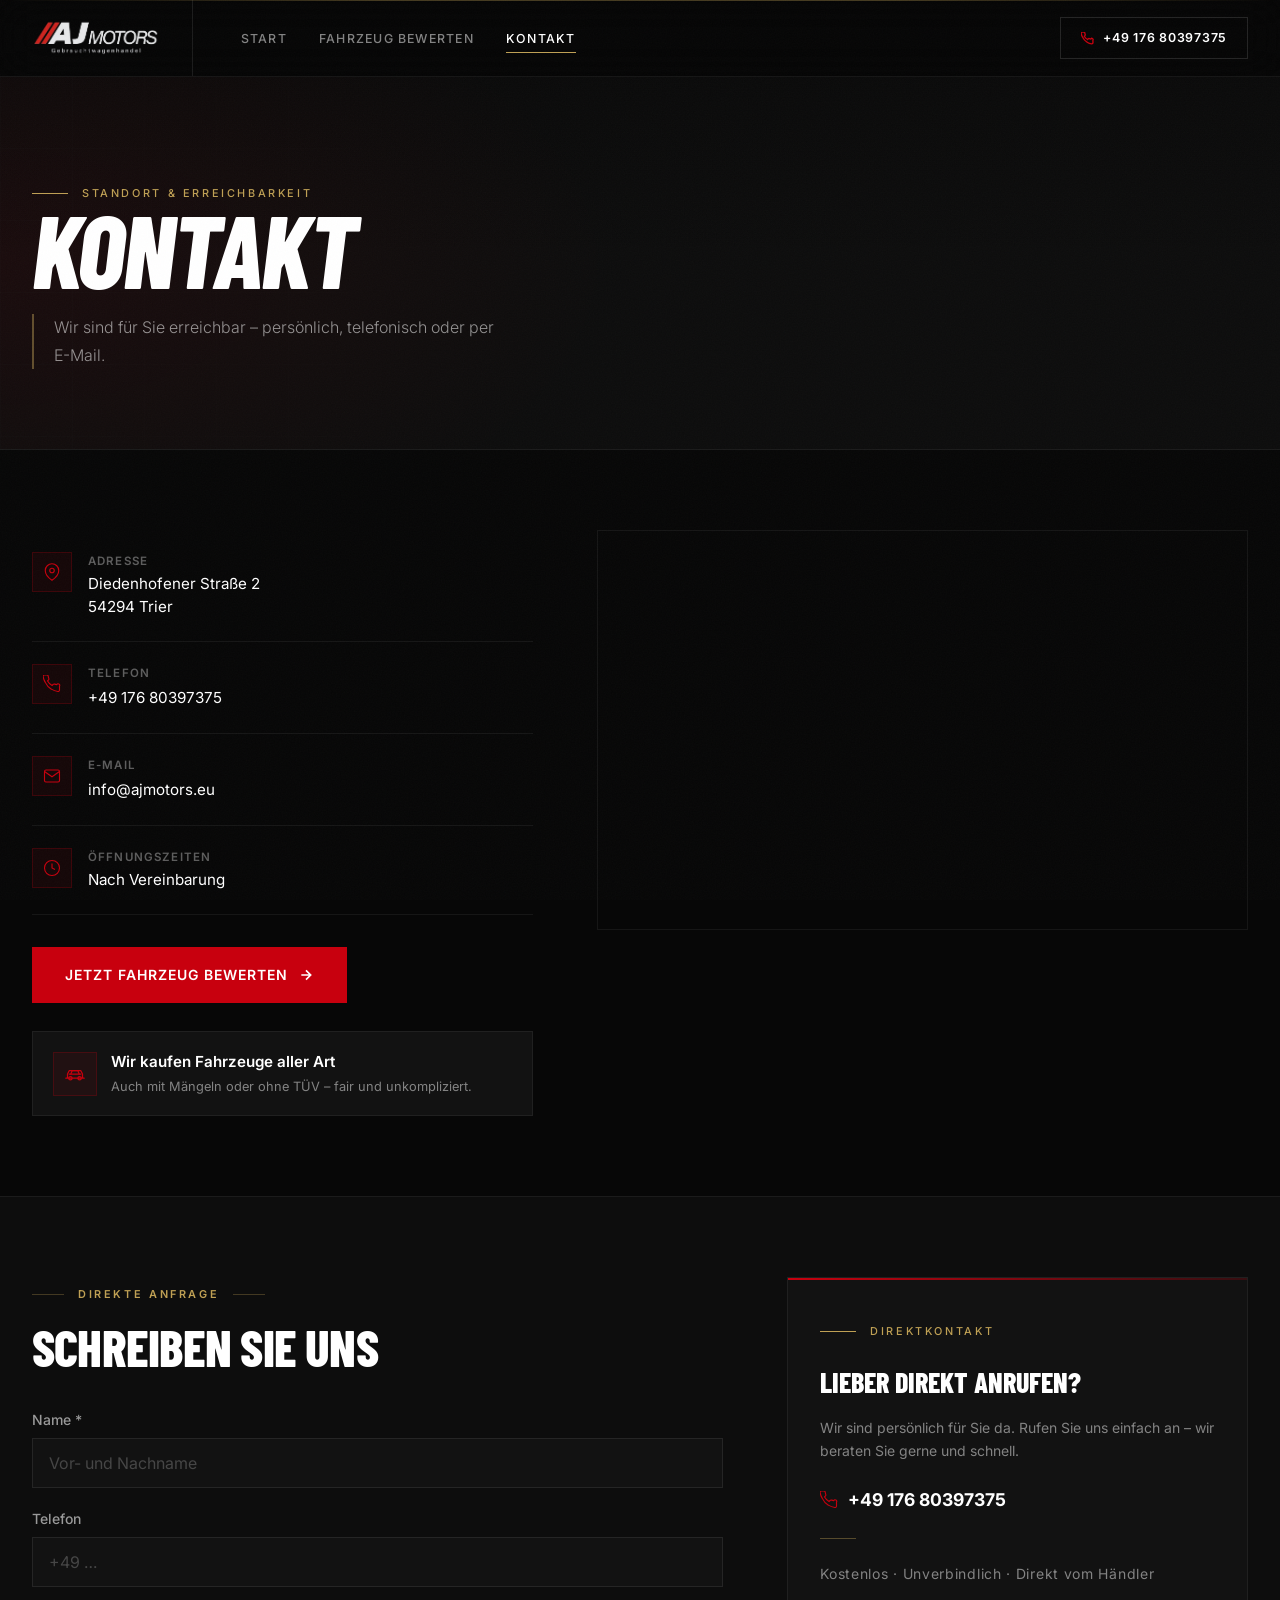
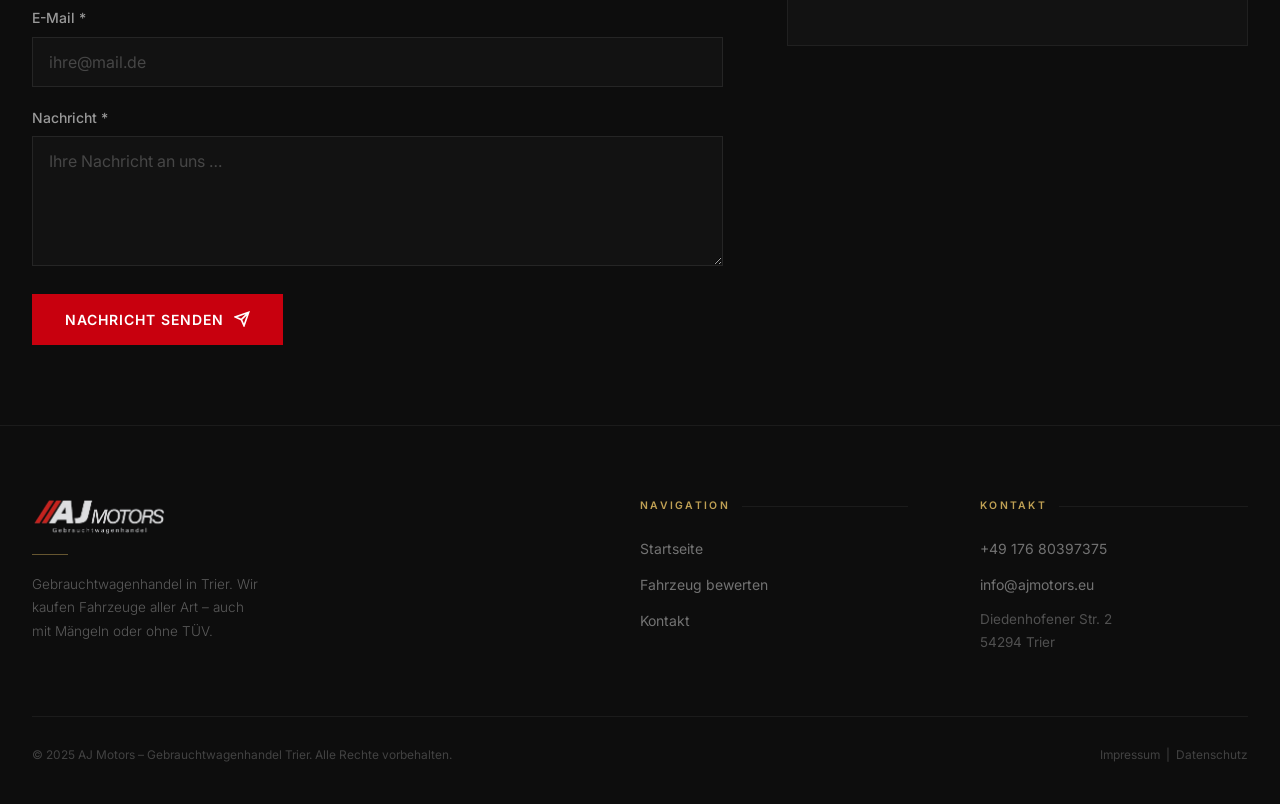
==== contact.html @ bb2e8fae "initial commit" ====
<!DOCTYPE html>
<html lang="de">
<head>
  <meta charset="UTF-8">
  <meta name="viewport" content="width=device-width, initial-scale=1.0">
  <title>Kontakt – AJ Motors Trier</title>
  <meta name="description" content="AJ Motors in Trier – Diedenhofener Straße 2, 54294 Trier. Telefon: +49 176 80397375. Gebrauchtwagen Ankauf.">
  <link rel="preconnect" href="https://fonts.googleapis.com">
  <link rel="preconnect" href="https://fonts.gstatic.com" crossorigin>
  <link href="https://fonts.googleapis.com/css2?family=Barlow+Condensed:ital,wght@0,300;0,600;0,700;0,800;1,700;1,800&family=Inter:wght@300;400;500;600&display=swap" rel="stylesheet">
  <link rel="stylesheet" href="styles.css">
</head>
<body>

<!-- ===== NAVBAR ===== -->
<nav class="navbar">
  <div class="nav-inner">
    <a href="index.html" class="nav-logo">
      <img src="public/logo-aj-motors.png" alt="AJ Motors">
    </a>
    <ul class="nav-links">
      <li><a href="index.html">Start</a></li>
      <li><a href="form.html">Fahrzeug bewerten</a></li>
      <li><a href="contact.html" class="active">Kontakt</a></li>
    </ul>
    <a href="tel:+4917680397375" class="nav-phone">
      <svg width="13" height="13" viewBox="0 0 24 24" fill="none" stroke="currentColor" stroke-width="2.5"><path d="M22 16.92v3a2 2 0 01-2.18 2 19.79 19.79 0 01-8.63-3.07A19.5 19.5 0 013.07 9.81 19.79 19.79 0 01.0 1.18 2 2 0 012 0h3a2 2 0 012 1.72c.127.96.361 1.903.7 2.81a2 2 0 01-.45 2.11L6.09 7.91a16 16 0 006 6l1.27-1.27a2 2 0 012.11-.45c.907.339 1.85.573 2.81.7A2 2 0 0122 14.92v2z"/></svg>
      +49 176 80397375
    </a>
    <button class="nav-toggle" id="navToggle" aria-label="Menü öffnen">
      <svg width="20" height="20" viewBox="0 0 24 24" fill="none" stroke="currentColor" stroke-width="2"><line x1="3" y1="6" x2="21" y2="6"/><line x1="3" y1="12" x2="21" y2="12"/><line x1="3" y1="18" x2="21" y2="18"/></svg>
    </button>
  </div>
  <div class="nav-mobile" id="navMobile">
    <a href="index.html">Start</a>
    <a href="form.html">Fahrzeug bewerten</a>
    <a href="contact.html">Kontakt</a>
    <a href="tel:+4917680397375">+49 176 80397375</a>
  </div>
</nav>

<!-- ===== CONTACT PAGE ===== -->
<div class="contact-page">

  <!-- ===== PAGE HEADER ===== -->
  <div class="contact-hero-sec">
    <div class="contact-hero-bg"></div>
    <div class="container">
      <span class="hero-eyebrow">Standort &amp; Erreichbarkeit</span>
      <h1 class="contact-hero-heading">KONTAKT</h1>
      <p class="contact-hero-sub">Wir sind für Sie erreichbar – persönlich, telefonisch oder per E-Mail.</p>
    </div>
  </div>

  <!-- ===== INFO + MAP ===== -->
  <div class="container">
    <div class="contact-layout">

      <!-- Links: Kontaktdaten -->
      <div class="c-info-col">

        <div class="c-info-item">
          <div class="c-ico">
            <svg width="18" height="18" viewBox="0 0 24 24" fill="none" stroke="currentColor" stroke-width="1.5"><path d="M21 10c0 7-9 13-9 13s-9-6-9-13a9 9 0 0118 0z"/><circle cx="12" cy="10" r="3"/></svg>
          </div>
          <div>
            <h4>Adresse</h4>
            <p>Diedenhofener Straße 2<br>54294 Trier</p>
          </div>
        </div>

        <div class="c-info-item">
          <div class="c-ico">
            <svg width="18" height="18" viewBox="0 0 24 24" fill="none" stroke="currentColor" stroke-width="1.5"><path d="M22 16.92v3a2 2 0 01-2.18 2 19.79 19.79 0 01-8.63-3.07A19.5 19.5 0 013.07 9.81 19.79 19.79 0 01.0 1.18 2 2 0 012 0h3a2 2 0 012 1.72c.127.96.361 1.903.7 2.81a2 2 0 01-.45 2.11L6.09 7.91a16 16 0 006 6l1.27-1.27a2 2 0 012.11-.45c.907.339 1.85.573 2.81.7A2 2 0 0122 14.92v2z"/></svg>
          </div>
          <div>
            <h4>Telefon</h4>
            <a href="tel:+4917680397375">+49 176 80397375</a>
          </div>
        </div>

        <div class="c-info-item">
          <div class="c-ico">
            <svg width="18" height="18" viewBox="0 0 24 24" fill="none" stroke="currentColor" stroke-width="1.5"><path d="M4 4h16c1.1 0 2 .9 2 2v12c0 1.1-.9 2-2 2H4c-1.1 0-2-.9-2-2V6c0-1.1.9-2 2-2z"/><polyline points="22,6 12,13 2,6"/></svg>
          </div>
          <div>
            <h4>E-Mail</h4>
            <a href="mailto:info@ajmotors.eu">info@ajmotors.eu</a>
          </div>
        </div>

        <div class="c-info-item">
          <div class="c-ico">
            <svg width="18" height="18" viewBox="0 0 24 24" fill="none" stroke="currentColor" stroke-width="1.5"><circle cx="12" cy="12" r="10"/><polyline points="12 6 12 12 16 14"/></svg>
          </div>
          <div>
            <h4>Öffnungszeiten</h4>
            <p>Nach Vereinbarung</p>
          </div>
        </div>

        <a href="form.html" class="btn btn-primary" style="margin-top:32px;">
          Jetzt Fahrzeug bewerten
          <svg width="16" height="16" viewBox="0 0 24 24" fill="none" stroke="currentColor" stroke-width="2.5"><path d="M5 12h14M12 5l7 7-7 7"/></svg>
        </a>

        <div class="c-badge">
          <span class="c-badge-ico">
            <svg width="20" height="20" viewBox="0 0 24 24" fill="none" stroke="currentColor" stroke-width="1.5" stroke-linecap="round" stroke-linejoin="round"><path d="M1 17h22M3 17V12l2-4h14l2 4v5"/><path d="M5 12h14"/><path d="M7 12L8.5 8h7l1.5 4"/><circle cx="6.5" cy="17" r="2"/><circle cx="17.5" cy="17" r="2"/></svg>
          </span>
          <div>
            <h4>Wir kaufen Fahrzeuge aller Art</h4>
            <p>Auch mit Mängeln oder ohne TÜV – fair und unkompliziert.</p>
          </div>
        </div>

      </div>

      <!-- Rechts: Karte -->
      <div class="c-map-col">
        <div class="c-map">
          <iframe
            src="https://maps.google.com/maps?q=Diedenhofener+Stra%C3%9Fe+2%2C+54294+Trier&hl=de&output=embed"
            title="AJ Motors Standort"
            loading="lazy"
            allowfullscreen>
          </iframe>
        </div>
      </div>

    </div>
  </div>

  <!-- ===== KONTAKTFORMULAR ===== -->
  <div class="c-form-sec">
    <div class="container">
      <div class="c-form-grid">

        <div>
          <span class="section-label">Direkte Anfrage</span>
          <h2 class="section-heading" style="margin-bottom:36px;">Schreiben Sie uns</h2>
          <form class="c-form" onsubmit="handleContactForm(event)">
            <div class="fg">
              <label for="cName">Name *</label>
              <input type="text" class="fc" id="cName" placeholder="Vor- und Nachname" required>
            </div>
            <div class="fg">
              <label for="cPhone">Telefon</label>
              <input type="tel" class="fc" id="cPhone" placeholder="+49 …">
            </div>
            <div class="fg">
              <label for="cEmail">E-Mail *</label>
              <input type="email" class="fc" id="cEmail" placeholder="ihre@mail.de" required>
            </div>
            <div class="fg">
              <label for="cMsg">Nachricht *</label>
              <textarea class="fc" id="cMsg" rows="5" placeholder="Ihre Nachricht an uns …" required></textarea>
            </div>
            <button type="submit" class="btn btn-primary">
              Nachricht senden
              <svg width="16" height="16" viewBox="0 0 24 24" fill="none" stroke="currentColor" stroke-width="2.5"><path d="M22 2L11 13M22 2l-7 20-4-9-9-4 20-7z"/></svg>
            </button>
          </form>
        </div>

        <div class="c-aside">
          <div class="c-aside-inner">
            <span class="hero-eyebrow" style="margin-bottom:20px;">Direktkontakt</span>
            <h3>Lieber direkt anrufen?</h3>
            <p>Wir sind persönlich für Sie da. Rufen Sie uns einfach an – wir beraten Sie gerne und schnell.</p>
            <a class="phone-link" href="tel:+4917680397375">
              <svg width="18" height="18" viewBox="0 0 24 24" fill="none" stroke="currentColor" stroke-width="1.5"><path d="M22 16.92v3a2 2 0 01-2.18 2 19.79 19.79 0 01-8.63-3.07A19.5 19.5 0 013.07 9.81 19.79 19.79 0 01.0 1.18 2 2 0 012 0h3a2 2 0 012 1.72c.127.96.361 1.903.7 2.81a2 2 0 01-.45 2.11L6.09 7.91a16 16 0 006 6l1.27-1.27a2 2 0 012.11-.45c.907.339 1.85.573 2.81.7A2 2 0 0122 14.92v2z"/></svg>
              +49 176 80397375
            </a>
            <div class="c-aside-divider"></div>
            <p class="c-aside-note">Kostenlos · Unverbindlich · Direkt vom Händler</p>
          </div>
        </div>

      </div>
    </div>
  </div>

</div><!-- /contact-page -->

<!-- ===== FOOTER ===== -->
<footer class="footer">
  <div class="container">
    <div class="footer-grid">
      <div class="footer-brand">
        <img src="public/logo-aj-motors.png" alt="AJ Motors">
        <div class="footer-brand-divider"></div>
        <p>Gebrauchtwagenhandel in Trier. Wir kaufen Fahrzeuge aller Art – auch mit Mängeln oder ohne TÜV.</p>
      </div>
      <div class="footer-col">
        <h4>Navigation</h4>
        <ul>
          <li><a href="index.html">Startseite</a></li>
          <li><a href="form.html">Fahrzeug bewerten</a></li>
          <li><a href="contact.html">Kontakt</a></li>
        </ul>
      </div>
      <div class="footer-col">
        <h4>Kontakt</h4>
        <ul>
          <li><a href="tel:+4917680397375">+49 176 80397375</a></li>
          <li><a href="mailto:info@ajmotors.eu">info@ajmotors.eu</a></li>
          <li class="footer-address">Diedenhofener Str. 2<br>54294 Trier</li>
        </ul>
      </div>
    </div>
    <div class="footer-bottom">
      <p>© 2025 AJ Motors – Gebrauchtwagenhandel Trier. Alle Rechte vorbehalten.</p>
      <p><a href="#">Impressum</a> &nbsp;|&nbsp; <a href="#">Datenschutz</a></p>
    </div>
  </div>
</footer>

<script>
  document.getElementById('navToggle').addEventListener('click', () => {
    const open = document.getElementById('navMobile').classList.toggle('open');
    document.getElementById('navToggle').setAttribute('aria-label', open ? 'Menü schließen' : 'Menü öffnen');
  });
  window.addEventListener('scroll', () => {
    const m = document.getElementById('navMobile');
    if (m.classList.contains('open')) {
      m.classList.remove('open');
      document.getElementById('navToggle').setAttribute('aria-label', 'Menü öffnen');
    }
  }, { passive: true });
  function handleContactForm(e) {
    e.preventDefault();
    window.location.href = 'success.html';
  }
</script>
</body>
</html>
---- styles.css ----
/* ===========================================
   AJ MOTORS – PREMIUM STYLESHEET
   =========================================== */

:root {
  /* Core blacks */
  --black:     #070707;
  --black-2:   #0D0D0D;
  --black-3:   #121212;
  --black-4:   #1A1A1A;

  /* Brand red – refined */
  --red:       #C8000E;
  --red-dk:    #9E000B;
  --red-glow:  rgba(200, 0, 14, 0.32);
  --red-subtle:rgba(200, 0, 14, 0.07);

  /* Gold accent – premium touch */
  --gold:      #BFA054;
  --gold-lt:   #D4B870;
  --gold-dk:   #8A7238;
  --gold-sub:  rgba(191, 160, 84, 0.18);
  --gold-line: rgba(191, 160, 84, 0.3);

  /* Text */
  --white:     #FFFFFF;
  --gray:      rgba(255, 255, 255, 0.48);
  --gray-lt:   rgba(255, 255, 255, 0.68);

  /* Borders */
  --border:    rgba(255, 255, 255, 0.06);
  --border-md: rgba(255, 255, 255, 0.10);

  /* Motion */
  --ease:      0.32s cubic-bezier(0.4, 0, 0.2, 1);
  --ease-out:  0.45s cubic-bezier(0, 0, 0.2, 1);

  /* Shape – sharp = premium */
  --radius: 0px;
}

/* ---- RESET ---- */
*, *::before, *::after { box-sizing: border-box; margin: 0; padding: 0; }
html { scroll-behavior: smooth; }

body {
  background: var(--black);
  color: var(--white);
  font-family: 'Inter', -apple-system, BlinkMacSystemFont, sans-serif;
  font-size: 16px;
  line-height: 1.6;
  -webkit-font-smoothing: antialiased;
  overflow-x: hidden;
}

/* Film grain – ultra-subtle premium texture */
body::before {
  content: '';
  position: fixed; inset: 0; z-index: 9998;
  pointer-events: none;
  opacity: 0.028;
  background-image: url("data:image/svg+xml,%3Csvg xmlns='http://www.w3.org/2000/svg' width='280' height='280'%3E%3Cfilter id='g'%3E%3CfeTurbulence type='fractalNoise' baseFrequency='0.78' numOctaves='4' stitchTiles='stitch'/%3E%3C/filter%3E%3Crect width='280' height='280' filter='url(%23g)'/%3E%3C/svg%3E");
}

img  { max-width: 100%; display: block; }
a    { color: inherit; text-decoration: none; }
ul   { list-style: none; }
input, select, textarea, button { font-family: inherit; }

/* ---- UTILITY ---- */
.container { max-width: 1280px; margin: 0 auto; padding: 0 32px; }
.text-red   { color: var(--red); }
.sr-only    { position: absolute; width: 1px; height: 1px; overflow: hidden; clip: rect(0,0,0,0); }

/* ---- BUTTONS ---- */
.btn {
  display: inline-flex; align-items: center; gap: 10px;
  padding: 16px 32px;
  border: 1px solid transparent; border-radius: var(--radius);
  font-weight: 600; font-size: .875rem; cursor: pointer;
  transition: all var(--ease);
  text-decoration: none; white-space: nowrap;
  letter-spacing: 0.07em; text-transform: uppercase;
  position: relative; overflow: hidden;
}

/* Sheen sweep effect */
.btn::after {
  content: '';
  position: absolute; inset: 0;
  background: linear-gradient(110deg, transparent 40%, rgba(255,255,255,0.07) 50%, transparent 60%);
  transform: translateX(-100%);
  transition: transform 0.55s ease;
}
.btn:hover::after { transform: translateX(100%); }

.btn-primary { background: var(--red); color: var(--white); border-color: var(--red); }
.btn-primary:hover {
  background: var(--red-dk); border-color: var(--red-dk);
  transform: translateY(-2px);
  box-shadow: 0 14px 40px var(--red-glow);
}
.btn-outline { background: transparent; color: var(--white); border-color: rgba(255,255,255,.18); }
.btn-outline:hover { border-color: var(--gold); color: var(--gold); background: var(--gold-sub); }
.btn-phone { background: transparent; color: var(--white); border-color: rgba(255,255,255,.15); }
.btn-phone:hover { border-color: var(--red); color: var(--red); }
.btn-lg { padding: 20px 52px; font-size: .9rem; letter-spacing: .1em; }

/* ---- NAVBAR ---- */
.navbar {
  position: fixed; top: 0; left: 0; right: 0; z-index: 200;
  /* Kein backdrop-filter hier — verhindert Compositing-Konflikt mit mix-blend-mode */
  background: rgba(7, 7, 7, 0.93);
  border-bottom: 1px solid var(--border);
}

/* Blur-Schicht als Pseudo-Element HINTER dem Content */
.navbar::after {
  content: '';
  position: absolute; inset: 0; z-index: 0;
  backdrop-filter: blur(20px) saturate(160%);
  pointer-events: none;
}

/* Gold hairline ganz oben */
.navbar::before {
  content: '';
  position: absolute; top: 0; left: 0; right: 0; z-index: 2;
  height: 1px;
  background: linear-gradient(90deg, transparent 0%, var(--gold) 30%, var(--gold) 70%, transparent 100%);
  opacity: 0.35;
}

.nav-inner {
  position: relative; z-index: 1; /* über dem ::after Blur-Layer */
  max-width: 1280px; margin: 0 auto; padding: 0 32px;
  height: 76px; display: flex; align-items: center; gap: 48px;
}
.nav-logo {
  align-self: stretch;
  display: flex; align-items: center;
  padding-right: 32px;
  border-right: 1px solid rgba(255,255,255,.09);
  flex-shrink: 0;
}
.nav-logo img {
  height: 36px; width: auto;
  display: block;
  opacity: 0.92;
}
.nav-links { display: flex; gap: 32px; flex: 1; }
.nav-links a {
  font-weight: 500; font-size: .775rem;
  color: rgba(255,255,255,.5); position: relative; padding-bottom: 2px;
  transition: color var(--ease); letter-spacing: 0.1em; text-transform: uppercase;
}
.nav-links a::after {
  content: ''; position: absolute; bottom: -5px; left: 0; right: 0;
  height: 1px; background: var(--gold);
  transform: scaleX(0); transform-origin: left; transition: transform var(--ease);
}
.nav-links a:hover, .nav-links a.active { color: var(--white); }
.nav-links a:hover::after, .nav-links a.active::after { transform: scaleX(1); }

.nav-phone {
  display: flex; align-items: center; gap: 9px;
  font-weight: 600; font-size: .775rem;
  border: 1px solid rgba(255,255,255,.12); padding: 10px 20px;
  transition: all var(--ease); flex-shrink: 0;
  letter-spacing: 0.06em;
}
.nav-phone:hover { border-color: var(--gold); color: var(--gold); }
.nav-phone svg { color: var(--red); flex-shrink: 0; }

.nav-toggle {
  display: none; background: none; border: none; color: var(--white);
  cursor: pointer; padding: 8px; margin-left: auto;
}
.nav-mobile {
  display: none; flex-direction: column;
  background: var(--black-2); border-top: 1px solid var(--border);
  position: relative; z-index: 1;
}
.nav-mobile.open { display: flex; }
.nav-mobile a {
  color: rgba(255,255,255,.6); font-weight: 500; font-size: .875rem;
  padding: 18px 32px; border-bottom: 1px solid var(--border);
  transition: color var(--ease); letter-spacing: 0.04em;
}
.nav-mobile a:last-child { border-bottom: none; }
.nav-mobile a:hover { color: var(--white); }

/* ---- SECTION LABELS & HEADERS ---- */
.section-label {
  display: inline-flex; align-items: center; gap: 14px;
  font-size: .68rem; font-weight: 600;
  text-transform: uppercase; letter-spacing: .24em;
  color: var(--gold); margin-bottom: 18px;
}
.section-label::before,
.section-label::after {
  content: '';
  display: block; height: 1px; background: var(--gold-line); flex-shrink: 0;
}
.section-label::before { width: 32px; }
.section-label::after  { width: 32px; }

.section-heading {
  font-family: 'Barlow Condensed', 'Impact', sans-serif;
  font-weight: 800; font-size: clamp(2.2rem, 4vw, 3.6rem);
  text-transform: uppercase; letter-spacing: -.015em; line-height: 1.0;
}
.section-header { text-align: center; margin-bottom: 72px; }

/* ---- HERO ---- */
.hero {
  min-height: 100vh;
  position: relative; overflow: hidden;
  display: flex; align-items: center;
  padding-top: 76px;

  /* Foto als CSS-Background — Hochformat-Bild, vertikal zentriert auf Motorhaube */
  background-image: url('public/hero.png.jpg');
  background-size: cover;
  background-position: center 42%;
  background-repeat: no-repeat;
}

/* Gradient-Overlay: Links dicht für Text-Lesbarkeit, rechts offen für Bild */
.hero::before {
  content: '';
  position: absolute; inset: 0; z-index: 0; pointer-events: none;
  background:
    /* Horizontaler Fader: Links opak → Mitte/Rechts transparent */
    linear-gradient(108deg,
      rgba(7,7,7,0.97) 0%,
      rgba(7,7,7,0.90) 25%,
      rgba(7,7,7,0.55) 48%,
      rgba(7,7,7,0.15) 68%,
      transparent 82%
    ),
    /* Vertikaler Fader unten: Boden abdunkeln */
    linear-gradient(to top,
      rgba(7,7,7,0.60) 0%,
      rgba(7,7,7,0.08) 28%,
      transparent 50%
    ),
    /* Oben leicht abdunkeln für Navbar-Übergang */
    linear-gradient(to bottom,
      rgba(7,7,7,0.45) 0%,
      transparent 16%
    );
}

/* Subtiles Grid nur im linken (dunklen) Bereich */
.hero::after {
  content: '';
  position: absolute; inset: 0; z-index: 0; pointer-events: none;
  background-image:
    linear-gradient(rgba(255,255,255,.011) 1px, transparent 1px),
    linear-gradient(90deg, rgba(255,255,255,.011) 1px, transparent 1px);
  background-size: 72px 72px;
  mask-image: linear-gradient(108deg, black 0%, black 22%, transparent 50%);
}

.hero-edge {
  position: absolute; bottom: 0; left: 0; right: 0; z-index: 2;
  height: 1px;
  background: linear-gradient(90deg, transparent 0%, var(--gold-line) 20%, var(--gold-line) 55%, transparent 100%);
  pointer-events: none;
}

.hero-inner {
  position: relative; z-index: 1;
  padding-top: 80px; padding-bottom: 80px;
  width: 100%;
}

.hero-content {
  max-width: 620px;
  display: flex; flex-direction: column; gap: 32px;
}

/* Eyebrow */
.hero-eyebrow {
  display: inline-flex; align-items: center; gap: 14px;
  font-size: .68rem; font-weight: 500; text-transform: uppercase;
  letter-spacing: .24em; color: var(--gold);
}
.hero-eyebrow::before {
  content: ''; display: block; width: 36px; height: 1px;
  background: var(--gold); flex-shrink: 0;
}

.hero-headline {
  font-family: 'Barlow Condensed', 'Impact', 'Arial Narrow', sans-serif;
  font-weight: 800; font-style: italic;
  font-size: clamp(3.4rem, 7vw, 7rem);
  line-height: 0.9; text-transform: uppercase; letter-spacing: -.025em;
  text-shadow: 0 2px 40px rgba(0,0,0,0.5);
}
.hero-headline em { font-style: italic; color: var(--red); }

.hero-sub {
  font-size: .975rem; color: rgba(255,255,255,.72); max-width: 400px; line-height: 1.85;
  border-left: 2px solid rgba(191,160,84,.45); padding-left: 20px;
  font-weight: 300;
}

.hero-cta { display: flex; flex-direction: column; gap: 24px; margin-top: 24px; }

.hero-badges { display: grid; grid-template-columns: 1fr 1fr; gap: 8px; max-width: 480px; }

.badge-item {
  display: flex; align-items: center; gap: 12px;
  font-size: .765rem; color: rgba(255,255,255,.6); font-weight: 400;
  padding: 10px 14px;
  border: 1px solid rgba(255,255,255,.1);
  background: rgba(0,0,0,.35);
  backdrop-filter: blur(8px);
  transition: border-color var(--ease), color var(--ease);
  cursor: default;
}
.badge-item:hover {
  border-color: rgba(191,160,84,.35);
  color: rgba(255,255,255,.85);
}
.badge-icon {
  width: 26px; height: 26px; flex-shrink: 0;
  background: rgba(200,0,14,.15); border: 1px solid rgba(200,0,14,.3);
  display: flex; align-items: center; justify-content: center;
  color: var(--red);
}

/* ---- HOW IT WORKS ---- */
.how {
  padding: 120px 0;
  background: var(--black-2);
  border-top: 1px solid var(--border);
  border-bottom: 1px solid var(--border);
  position: relative; overflow: hidden;
}
.how::before {
  content: ''; position: absolute; top: 0; right: -100px;
  width: 500px; height: 100%;
  background: radial-gradient(ellipse at right center, rgba(200,0,14,.05) 0%, transparent 60%);
  pointer-events: none;
}

/* Seam-grid layout */
.steps-row {
  display: grid; grid-template-columns: repeat(3, 1fr);
  gap: 1px; background: var(--border);
  counter-reset: step;
}

.step {
  counter-increment: step;
  display: flex; flex-direction: column; align-items: flex-start;
  text-align: left; gap: 18px;
  background: var(--black-2); padding: 44px 36px;
  transition: background var(--ease), transform var(--ease);
  position: relative; overflow: hidden;
}
.step:hover { background: var(--black-3); }

/* Large watermark step number */
.step::before {
  content: counter(step, decimal-leading-zero);
  position: absolute; bottom: -12px; right: 16px;
  font-family: 'Barlow Condensed', sans-serif;
  font-size: 7rem; font-weight: 800; line-height: 1;
  color: rgba(255,255,255,.028); letter-spacing: -.04em;
  pointer-events: none; user-select: none;
}

/* Red reveal line on top */
.step::after {
  content: '';
  position: absolute; top: 0; left: 0; right: 0;
  height: 2px; background: var(--red);
  transform: scaleX(0); transform-origin: left;
  transition: transform var(--ease-out);
}
.step:hover::after { transform: scaleX(1); }

.step-count {
  font-family: 'Barlow Condensed', sans-serif;
  font-size: .72rem; font-weight: 700; letter-spacing: .2em;
  color: var(--red); text-transform: uppercase;
  display: flex; align-items: center; gap: 10px;
}
.step-count::before {
  content: ''; display: block; width: 20px; height: 1px; background: var(--red);
}

.step h3 {
  font-family: 'Barlow Condensed', sans-serif;
  font-size: 1.55rem; font-weight: 800; text-transform: uppercase;
  letter-spacing: 0.02em; line-height: 1.1; color: var(--white);
}
.step p { font-size: .875rem; color: var(--gray); line-height: 1.75; font-weight: 300; }

/* ---- USP SECTION ---- */
.usps { padding: 120px 0; background: var(--black); }

.usps-grid {
  display: grid; grid-template-columns: repeat(5, 1fr);
  gap: 1px; background: var(--border);
}

.usp-card {
  background: var(--black); padding: 40px 28px;
  text-align: left; transition: background var(--ease);
  position: relative; overflow: hidden;
}
.usp-card:hover { background: var(--black-3); }

/* Red line sweeps from left on hover */
.usp-card::before {
  content: '';
  position: absolute; top: 0; left: 0; right: 0;
  height: 2px;
  background: linear-gradient(90deg, var(--red) 0%, rgba(200,0,14,.2) 100%);
  transform: scaleX(0); transform-origin: left;
  transition: transform var(--ease-out);
}
.usp-card:hover::before { transform: scaleX(1); }

.usp-icon {
  width: 44px; height: 44px; margin-bottom: 22px;
  background: var(--red-subtle); border: 1px solid rgba(200,0,14,.22);
  display: flex; align-items: center; justify-content: center;
  color: var(--red); transition: border-color var(--ease);
}
.usp-card:hover .usp-icon { border-color: rgba(200,0,14,.45); }

.usp-card h3 {
  font-family: 'Barlow Condensed', sans-serif;
  font-size: 1.05rem; font-weight: 700; text-transform: uppercase;
  letter-spacing: .07em; margin-bottom: 10px;
}
.usp-card p { font-size: .825rem; color: var(--gray); line-height: 1.65; font-weight: 300; }

/* ---- TRUST SECTION ---- */
.trust {
  padding: 120px 0; background: var(--black-2);
  border-top: 1px solid var(--border); border-bottom: 1px solid var(--border);
}

.trust-grid {
  display: grid; grid-template-columns: repeat(4, 1fr);
  gap: 1px; background: var(--border);
}

.trust-card {
  background: var(--black-2); padding: 44px 36px;
  transition: background var(--ease); position: relative; overflow: hidden;
}
.trust-card:hover { background: var(--black-3); }

/* Gold line appears at bottom on hover */
.trust-card::after {
  content: '';
  position: absolute; bottom: 0; left: 0; right: 0;
  height: 1px;
  background: linear-gradient(90deg, var(--gold) 0%, transparent 100%);
  opacity: 0; transition: opacity var(--ease-out);
}
.trust-card:hover::after { opacity: 1; }

.trust-icon {
  width: 48px; height: 48px; margin-bottom: 24px;
  background: var(--red-subtle); border: 1px solid rgba(200,0,14,.22);
  display: flex; align-items: center; justify-content: center;
  color: var(--red); transition: border-color var(--ease);
}
.trust-card:hover .trust-icon { border-color: rgba(200,0,14,.45); }

.trust-card h3 {
  font-family: 'Barlow Condensed', sans-serif;
  font-size: 2rem; font-weight: 800; text-transform: uppercase;
  margin-bottom: 14px; line-height: 1.0;
}
.trust-card p { font-size: .875rem; color: var(--gray); line-height: 1.7; font-weight: 300; }

/* ---- CTA BAND ---- */
.cta-band {
  padding: 130px 0;
  background: var(--black);
  text-align: center;
  position: relative; overflow: hidden;
}

.cta-band-bg {
  position: absolute; inset: 0; pointer-events: none;
  background:
    radial-gradient(ellipse 90% 130% at 50% 50%, rgba(200,0,14,.08) 0%, transparent 60%),
    linear-gradient(180deg, var(--black-2) 0%, var(--black) 35%, var(--black) 65%, var(--black-2) 100%);
}
.cta-band-bg::after {
  content: '';
  position: absolute; inset: 0;
  background-image:
    linear-gradient(rgba(255,255,255,.01) 1px, transparent 1px),
    linear-gradient(90deg, rgba(255,255,255,.01) 1px, transparent 1px);
  background-size: 60px 60px;
  mask-image: radial-gradient(ellipse 60% 80% at 50% 50%, black, transparent);
}

.cta-band > .container { position: relative; z-index: 1; }

/* Gold ornament divider */
.cta-ornament {
  display: flex; align-items: center; gap: 16px;
  justify-content: center; margin-bottom: 36px;
}
.cta-ornament-line {
  display: block; flex: 1; max-width: 80px; height: 1px;
  background: linear-gradient(90deg, transparent, var(--gold-line));
}
.cta-ornament-line:last-child {
  background: linear-gradient(90deg, var(--gold-line), transparent);
}
.cta-ornament-dot {
  display: block; width: 5px; height: 5px;
  background: var(--gold); opacity: 0.6;
  transform: rotate(45deg);
}

.cta-band .section-heading {
  font-size: clamp(2.6rem, 5.5vw, 5rem);
  margin-bottom: 20px;
}
.cta-band p {
  color: var(--gray); font-size: .975rem; max-width: 440px;
  margin: 0 auto 52px; line-height: 1.85; font-weight: 300;
}

/* ---- FOOTER ---- */
.footer { background: var(--black-2); border-top: 1px solid var(--border); padding: 72px 0 40px; }

.footer-grid { display: grid; grid-template-columns: 2fr 1fr 1fr; gap: 72px; margin-bottom: 52px; }

.footer-brand img {
  height: 38px; margin-bottom: 18px;
  opacity: 0.88;
}
.footer-brand-divider {
  width: 36px; height: 1px;
  background: var(--gold); opacity: 0.5;
  margin-bottom: 18px;
}
.footer-brand p { font-size: .845rem; color: rgba(255,255,255,.32); max-width: 230px; line-height: 1.75; font-weight: 300; }

.footer-col h4 {
  font-size: .65rem; font-weight: 600; text-transform: uppercase;
  letter-spacing: .22em; color: var(--gold); margin-bottom: 22px;
  display: flex; align-items: center; gap: 12px;
}
.footer-col h4::after { content: ''; flex: 1; height: 1px; background: var(--border); }

.footer-col li { margin-bottom: 10px; }
.footer-col a { color: rgba(255,255,255,.42); font-size: .875rem; transition: color var(--ease); font-weight: 400; }
.footer-col a:hover { color: var(--white); }
.footer-address { color: rgba(255,255,255,.28); font-size: .845rem; line-height: 1.7; }

.footer-bottom {
  padding-top: 28px; border-top: 1px solid var(--border);
  display: flex; justify-content: space-between; align-items: center;
}
.footer-bottom p { font-size: .745rem; color: rgba(255,255,255,.22); }
.footer-bottom a { transition: color var(--ease); }
.footer-bottom a:hover { color: rgba(255,255,255,.65); }

/* ---- FORM PAGE ---- */
.form-page { min-height: 100vh; padding-top: 76px; background: var(--black); }
.form-header {
  background: var(--black-2); padding: 40px 0 0;
  border-bottom: 1px solid var(--border);
}
.form-title { max-width: 640px; margin: 0 auto; padding: 0 24px 28px; text-align: center; }
.form-title h1 {
  font-family: 'Barlow Condensed', sans-serif;
  font-size: clamp(1.8rem, 4vw, 3rem); font-weight: 800;
  text-transform: uppercase; margin-bottom: 6px;
}
.form-title p { font-size: .9rem; color: var(--gray); }
.progress-wrap { max-width: 640px; margin: 0 auto; padding: 0 24px 28px; }
.progress-meta { display: flex; justify-content: space-between; margin-bottom: 8px; }
.progress-meta span { font-size: .78rem; color: rgba(255,255,255,.35); }
.progress-meta strong { color: var(--red); }
.progress-bar { height: 2px; background: rgba(255,255,255,.06); overflow: hidden; }
.progress-fill { height: 100%; background: var(--red); transition: width .4s ease; }

.form-body { max-width: 560px; margin: 0 auto; padding: 64px 24px 80px; }
.form-step { display: none; }
.form-step.active { display: block; animation: stepIn .3s ease; }
@keyframes stepIn { from { opacity: 0; transform: translateY(14px); } to { opacity: 1; transform: translateY(0); } }

.step-counter { display: block; font-size: .72rem; font-weight: 600; text-transform: uppercase; letter-spacing: .18em; color: var(--red); margin-bottom: 10px; }
.step-q {
  font-family: 'Barlow Condensed', sans-serif;
  font-size: clamp(1.75rem, 4vw, 2.75rem); font-weight: 800;
  text-transform: uppercase; line-height: 1.05; margin-bottom: 6px;
}
.step-hint { font-size: .875rem; color: var(--gray); margin-bottom: 36px; }

/* Form controls */
.fg { margin-bottom: 20px; }
.fg label { display: block; font-size: .85rem; font-weight: 500; color: rgba(255,255,255,.58); margin-bottom: 7px; }
.fc {
  width: 100%; padding: 14px 16px;
  background: var(--black-3); border: 1px solid rgba(255,255,255,.08);
  color: var(--white); font-size: 1rem;
  transition: border-color var(--ease); appearance: none;
}
.fc:focus { outline: none; border-color: var(--red); background: rgba(255,255,255,.018); }
.fc::placeholder { color: rgba(255,255,255,.22); }
select.fc {
  background-image: url("data:image/svg+xml,%3Csvg xmlns='http://www.w3.org/2000/svg' width='16' height='16' viewBox='0 0 24 24' fill='none' stroke='%23555' stroke-width='2'%3E%3Cpolyline points='6 9 12 15 18 9'%3E%3C/polyline%3E%3C/svg%3E");
  background-repeat: no-repeat; background-position: right 14px center; padding-right: 44px; cursor: pointer;
}
select.fc option { background: var(--black-3); color: var(--white); }

/* Option cards */
.opts { display: grid; grid-template-columns: repeat(2, 1fr); gap: 8px; }
.opts.cols-3 { grid-template-columns: repeat(3, 1fr); }
.opt {
  background: var(--black-3); border: 1px solid rgba(255,255,255,.07);
  padding: 18px 14px; text-align: center;
  cursor: pointer; transition: all var(--ease); user-select: none;
}
.opt:hover { border-color: rgba(200,0,14,.35); background: rgba(200,0,14,.04); }
.opt.sel { border-color: var(--red); background: rgba(200,0,14,.08); }
.opt-ico {
  width: 44px; height: 44px; margin: 0 auto 12px;
  background: rgba(200,0,14,.06); border: 1px solid rgba(200,0,14,.18);
  display: flex; align-items: center; justify-content: center;
  color: var(--red); transition: background var(--ease), border-color var(--ease);
}
.opt.sel .opt-ico { background: rgba(200,0,14,.14); border-color: rgba(200,0,14,.5); }
.opt-lbl { font-size: .82rem; font-weight: 600; letter-spacing: .03em; }

/* Image upload */
.upload {
  border: 1px dashed rgba(255,255,255,.1); padding: 40px 24px;
  text-align: center; cursor: pointer; transition: all var(--ease); position: relative;
}
.upload:hover { border-color: var(--red); background: rgba(200,0,14,.03); }
.upload input[type="file"] { position: absolute; inset: 0; opacity: 0; cursor: pointer; width: 100%; height: 100%; }
.upload-icon { font-size: 2.5rem; margin-bottom: 12px; }
.upload h4 { font-weight: 600; margin-bottom: 4px; }
.upload p { font-size: .8rem; color: var(--gray); }
.img-preview { display: grid; grid-template-columns: repeat(3, 1fr); gap: 8px; margin-top: 16px; }
.img-preview img { width: 100%; height: 90px; object-fit: cover; border: 1px solid var(--border); }

/* Form nav */
.f-nav { display: flex; align-items: center; justify-content: space-between; margin-top: 40px; gap: 16px; }
.btn-back-f {
  background: none; border: none; color: rgba(255,255,255,.38);
  font-size: .875rem; font-weight: 500; cursor: pointer;
  display: flex; align-items: center; gap: 6px; padding: 0;
  transition: color var(--ease);
}
.btn-back-f:hover { color: var(--white); }
.btn-nxt {
  background: var(--red); color: var(--white); border: 1px solid var(--red);
  padding: 16px 40px; font-size: .9rem; font-weight: 700; cursor: pointer;
  text-transform: uppercase; letter-spacing: .07em;
  transition: all var(--ease); display: flex; align-items: center; gap: 8px;
  margin-left: auto;
}
.btn-nxt:hover { background: var(--red-dk); border-color: var(--red-dk); transform: translateY(-2px); box-shadow: 0 10px 28px var(--red-glow); }
.err-msg { color: var(--red); font-size: .8rem; margin-top: 6px; display: none; }
.fc.err { border-color: var(--red); }
.fc.err + .err-msg { display: block; }
.opt.err-border { border-color: var(--red) !important; }

/* ---- CONTACT PAGE ---- */
.contact-page { padding-top: 76px; }

.contact-hero-sec {
  padding: 100px 0 80px;
  position: relative; overflow: hidden;
  background: var(--black-2);
  border-bottom: 1px solid var(--border);
}
.contact-hero-sec::before {
  content: '';
  position: absolute; inset: 0; pointer-events: none;
  background:
    radial-gradient(ellipse 80% 140% at 0% 50%, rgba(200,0,14,.07) 0%, transparent 60%),
    linear-gradient(to bottom, rgba(7,7,7,.4) 0%, transparent 50%);
}
.contact-hero-sec .container { position: relative; z-index: 1; }

.contact-hero-bg {
  position: absolute; inset: 0; pointer-events: none;
  background-image:
    linear-gradient(rgba(255,255,255,.012) 1px, transparent 1px),
    linear-gradient(90deg, rgba(255,255,255,.012) 1px, transparent 1px);
  background-size: 72px 72px;
  mask-image: linear-gradient(to right, black 0%, transparent 55%);
  opacity: 0.7;
}

.contact-hero-heading {
  font-family: 'Barlow Condensed', sans-serif;
  font-size: clamp(3rem, 8vw, 7rem); font-weight: 800; font-style: italic;
  text-transform: uppercase; letter-spacing: -.02em; line-height: 0.9;
  margin-bottom: 20px;
}
.contact-hero-sub {
  color: rgba(255,255,255,.55); font-size: 1rem; font-weight: 300; line-height: 1.7;
  border-left: 2px solid rgba(191,160,84,.45); padding-left: 20px;
  max-width: 480px;
}

.contact-layout {
  display: grid; grid-template-columns: 1fr 1.3fr;
  gap: 64px; padding: 80px 0;
}
.c-info-item {
  display: flex; align-items: flex-start; gap: 16px;
  padding: 22px 0; border-bottom: 1px solid var(--border);
}
.c-info-item:last-of-type { border-bottom: none; }
.c-ico {
  width: 40px; height: 40px; flex-shrink: 0;
  background: var(--red-subtle); border: 1px solid rgba(200,0,14,.22);
  display: flex; align-items: center; justify-content: center; color: var(--red);
}
.c-info-item h4 { font-size: .72rem; text-transform: uppercase; letter-spacing: .1em; color: rgba(255,255,255,.35); font-weight: 600; margin-bottom: 3px; }
.c-info-item p, .c-info-item a { color: var(--white); font-size: .95rem; line-height: 1.5; }
.c-info-item a:hover { color: var(--red); }
.c-map { overflow: hidden; height: 400px; border: 1px solid var(--border); }
.c-map iframe { width: 100%; height: 100%; border: none; filter: grayscale(100%) invert(90%) contrast(88%); }
.c-badge {
  margin-top: 28px; background: var(--black-3); border: 1px solid var(--border);
  padding: 18px 20px; display: flex; align-items: center; gap: 14px;
}
.c-badge-ico {
  width: 44px; height: 44px; flex-shrink: 0;
  background: rgba(200,0,14,.08); border: 1px solid rgba(200,0,14,.22);
  display: flex; align-items: center; justify-content: center;
  color: var(--red);
}
.c-badge h4 { font-weight: 600; font-size: .95rem; margin-bottom: 2px; }
.c-badge p { font-size: .8rem; color: var(--gray); }

.c-form-sec { padding: 80px 0; background: var(--black-2); border-top: 1px solid var(--border); }
.c-form-grid { display: grid; grid-template-columns: 3fr 2fr; gap: 64px; align-items: start; }
.c-form .fg { margin-bottom: 20px; }
.c-form label { display: block; font-size: .875rem; font-weight: 500; color: rgba(255,255,255,.58); margin-bottom: 7px; }
.c-form textarea.fc { resize: vertical; min-height: 120px; }

.c-aside-inner {
  background: var(--black-3); border: 1px solid var(--border);
  padding: 36px 32px; position: relative; overflow: hidden;
}
.c-aside-inner::before {
  content: '';
  position: absolute; top: 0; left: 0; right: 0;
  height: 2px;
  background: linear-gradient(90deg, var(--red) 0%, rgba(200,0,14,.2) 100%);
}
.c-aside-inner h3 {
  font-family: 'Barlow Condensed', sans-serif;
  font-size: 1.75rem; font-weight: 800; text-transform: uppercase; margin-bottom: 12px;
}
.c-aside-inner p { color: var(--gray); font-size: .875rem; margin-bottom: 24px; }
.c-aside-divider {
  width: 36px; height: 1px; background: var(--gold); opacity: 0.4; margin: 24px 0;
}
.c-aside-note {
  font-size: .75rem; color: rgba(255,255,255,.25); font-weight: 400;
  letter-spacing: .05em;
}
.c-aside .phone-link {
  display: flex; align-items: center; gap: 10px;
  font-size: 1.1rem; font-weight: 700; color: var(--white);
  transition: color var(--ease);
}
.c-aside .phone-link svg { color: var(--red); }
.c-aside .phone-link:hover { color: var(--red); }

/* ---- SUCCESS PAGE ---- */
.success-page {
  min-height: 100vh; display: flex; flex-direction: column;
  background: var(--black); padding-top: 76px;
  position: relative; overflow: hidden;
}
.success-page::before {
  content: '';
  position: absolute; inset: 0; pointer-events: none; z-index: 0;
  background:
    radial-gradient(ellipse 70% 80% at 50% 44%, rgba(200,0,14,.08) 0%, transparent 65%),
    radial-gradient(ellipse 40% 50% at 50% 44%, rgba(191,160,84,.04) 0%, transparent 50%);
}
.success-page::after {
  content: '';
  position: absolute; inset: 0; pointer-events: none; z-index: 0;
  background-image:
    linear-gradient(rgba(255,255,255,.01) 1px, transparent 1px),
    linear-gradient(90deg, rgba(255,255,255,.01) 1px, transparent 1px);
  background-size: 72px 72px;
  mask-image: radial-gradient(ellipse 55% 65% at 50% 44%, black, transparent);
}
.success-body {
  flex: 1; display: flex; align-items: center; justify-content: center;
  padding: 60px 24px; position: relative; z-index: 1;
}
.success-card { max-width: 560px; width: 100%; text-align: center; }

.success-ornament {
  display: flex; align-items: center; gap: 16px;
  justify-content: center; margin-bottom: 36px;
  animation: stepIn .5s ease .05s both;
}
.success-ornament-line {
  display: block; flex: 1; max-width: 60px; height: 1px;
  background: linear-gradient(90deg, transparent, var(--gold-line));
}
.success-ornament-line:last-child {
  background: linear-gradient(90deg, var(--gold-line), transparent);
}
.success-ornament-dot {
  display: block; width: 5px; height: 5px;
  background: var(--gold); opacity: 0.6; transform: rotate(45deg);
}

.success-icon {
  width: 80px; height: 80px; margin: 0 auto 32px;
  background: rgba(200,0,14,.08); border: 1px solid rgba(200,0,14,.3);
  display: flex; align-items: center; justify-content: center;
  color: var(--red);
  animation: popIn .5s cubic-bezier(.17,.67,.3,1.4) .15s both;
}
@keyframes popIn { from { transform: scale(0); opacity: 0; } to { transform: scale(1); opacity: 1; } }
.success-card h1 {
  font-family: 'Barlow Condensed', sans-serif;
  font-size: clamp(2rem, 5vw, 3.5rem); font-weight: 800; font-style: italic;
  text-transform: uppercase; margin-bottom: 20px;
  animation: stepIn .5s ease .3s both;
}
.success-card p { color: var(--gray); font-size: 1rem; line-height: 1.75; margin-bottom: 40px; animation: stepIn .5s ease .4s both; }
.success-actions { display: flex; gap: 14px; justify-content: center; flex-wrap: wrap; animation: stepIn .5s ease .5s both; }

/* ---- RESPONSIVE ---- */
@media (max-width: 1100px) {
  .usps-grid { grid-template-columns: repeat(3, 1fr); }
  .trust-grid { grid-template-columns: repeat(2, 1fr); }
  .footer-grid { grid-template-columns: 1fr 1fr; }
}
@media (max-width: 900px) {
  .steps-row { grid-template-columns: 1fr; }
  .contact-layout { grid-template-columns: 1fr; padding: 48px 0; gap: 40px; }
  .c-form-grid { grid-template-columns: 1fr; }
}
@media (max-width: 768px) {
  .nav-links, .nav-phone { display: none; }
  .nav-toggle { display: flex; }
  /* Remove logo separator on mobile – nav links are hidden */
  .nav-logo { border-right: none; padding-right: 0; }
  .hero { background-position: center 55%; background-size: 160% auto; }
  .hero-inner { padding-top: 48px; padding-bottom: 48px; }
  .hero-content { max-width: 100%; }
  .hero-badges { grid-template-columns: 1fr; max-width: 100%; }
  .usps-grid { grid-template-columns: repeat(2, 1fr); }
  .trust-grid { grid-template-columns: 1fr; }
  .footer-grid { grid-template-columns: 1fr; gap: 36px; }
  .footer-bottom { flex-direction: column; gap: 8px; text-align: center; }
  .success-actions { flex-direction: column; }
  .success-actions .btn { width: 100%; justify-content: center; }
  .opts.cols-3 { grid-template-columns: repeat(2, 1fr); }
  .how, .usps, .trust, .cta-band { padding: 80px 0; }
  .contact-hero-sec { padding: 60px 0 48px; }
}
@media (max-width: 480px) {
  .container { padding: 0 20px; }
  .usps-grid { grid-template-columns: 1fr; }
  .opts, .opts.cols-3 { grid-template-columns: 1fr; }
  .img-preview { grid-template-columns: repeat(2, 1fr); }
  .hero-headline { font-size: clamp(2.6rem, 12vw, 3.5rem); }
  .c-aside-inner { padding: 28px 20px; }
}

/* ---- REDUCED MOTION ---- */
@media (prefers-reduced-motion: reduce) {
  *, *::before, *::after { animation-duration: 0.01ms !important; transition-duration: 0.01ms !important; }
}
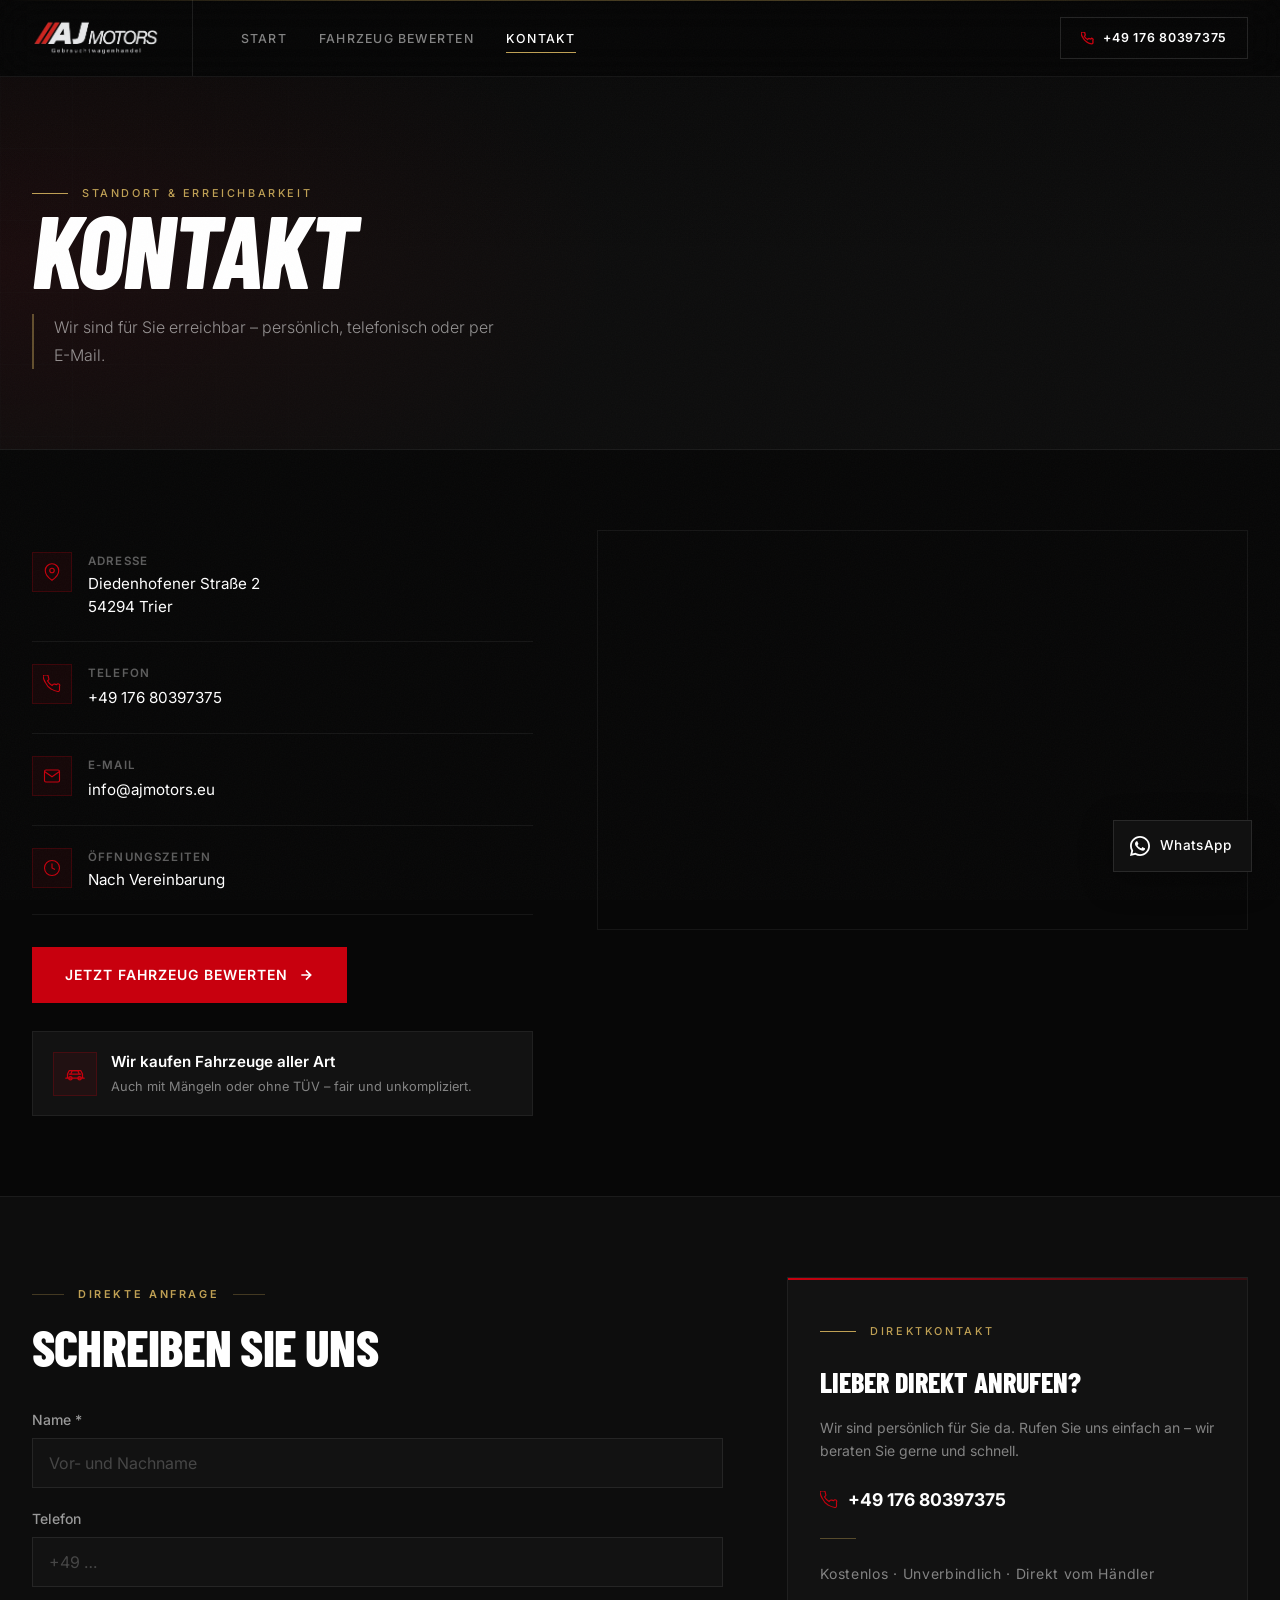
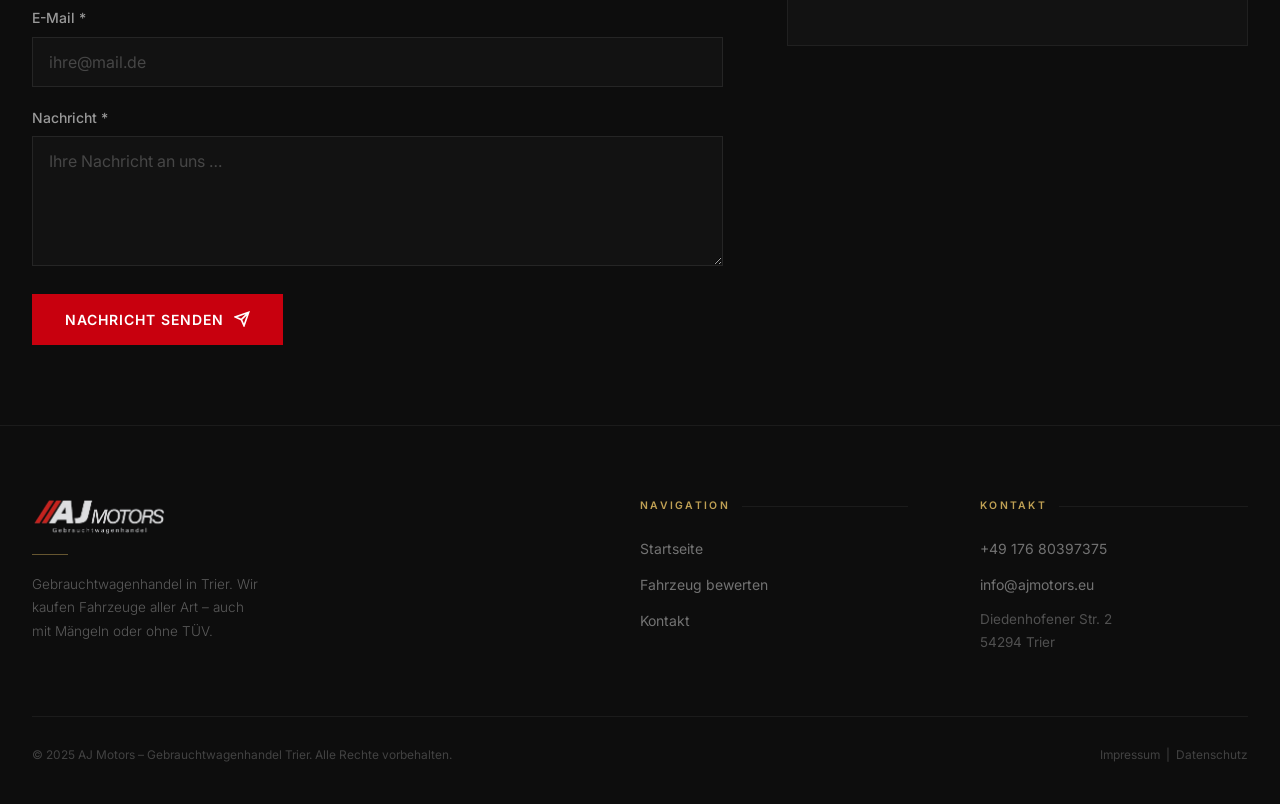
==== commit 97ecccd0: "add WhatsApp sticky button + fix vercel config" ====
--- a/contact.html
+++ b/contact.html
@@ -233,5 +233,10 @@
     window.location.href = 'success.html';
   }
 </script>
+
+<a href="https://wa.me/4917680397375" class="wa-btn" target="_blank" rel="noopener" aria-label="WhatsApp schreiben">
+  <svg xmlns="http://www.w3.org/2000/svg" width="20" height="20" viewBox="0 0 24 24" fill="currentColor"><path d="M17.472 14.382c-.297-.149-1.758-.867-2.03-.967-.273-.099-.471-.148-.67.15-.197.297-.767.966-.94 1.164-.173.199-.347.223-.644.075-.297-.15-1.255-.463-2.39-1.475-.883-.788-1.48-1.761-1.653-2.059-.173-.297-.018-.458.13-.606.134-.133.298-.347.446-.52.149-.174.198-.298.298-.497.099-.198.05-.371-.025-.52-.075-.149-.669-1.612-.916-2.207-.242-.579-.487-.5-.669-.51-.173-.008-.371-.01-.57-.01-.198 0-.52.074-.792.372-.272.297-1.04 1.016-1.04 2.479 0 1.462 1.065 2.875 1.213 3.074.149.198 2.096 3.2 5.077 4.487.709.306 1.262.489 1.694.625.712.227 1.36.195 1.871.118.571-.085 1.758-.719 2.006-1.413.248-.694.248-1.289.173-1.413-.074-.124-.272-.198-.57-.347z"/><path d="M12 0C5.373 0 0 5.373 0 12c0 2.116.549 4.104 1.508 5.836L0 24l6.335-1.482A11.945 11.945 0 0012 24c6.627 0 12-5.373 12-12S18.627 0 12 0zm0 21.818a9.818 9.818 0 01-5.003-1.366l-.36-.214-3.724.871.938-3.63-.235-.374A9.818 9.818 0 012.182 12C2.182 6.57 6.57 2.182 12 2.182c5.431 0 9.818 4.388 9.818 9.818 0 5.431-4.387 9.818-9.818 9.818z"/></svg>
+  WhatsApp
+</a>
 </body>
 </html>
--- a/styles.css
+++ b/styles.css
@@ -886,6 +886,36 @@
   .c-aside-inner { padding: 28px 20px; }
 }
 
+/* ---- WHATSAPP STICKY ---- */
+.wa-btn {
+  position: fixed;
+  bottom: 28px;
+  right: 28px;
+  z-index: 9999;
+  display: flex;
+  align-items: center;
+  gap: 10px;
+  background: #111;
+  color: #fff;
+  text-decoration: none;
+  padding: 14px 20px 14px 16px;
+  font-family: 'Inter', sans-serif;
+  font-size: 0.85rem;
+  font-weight: 500;
+  letter-spacing: 0.03em;
+  border: 1px solid rgba(255,255,255,0.1);
+  box-shadow: 0 8px 32px rgba(0,0,0,0.35);
+  transition: background 0.2s, transform 0.2s;
+}
+.wa-btn:hover {
+  background: #25D366;
+  transform: translateY(-2px);
+}
+.wa-btn svg { flex-shrink: 0; }
+@media (max-width: 600px) {
+  .wa-btn { bottom: 20px; right: 20px; padding: 13px 16px 13px 13px; font-size: 0.8rem; }
+}
+
 /* ---- REDUCED MOTION ---- */
 @media (prefers-reduced-motion: reduce) {
   *, *::before, *::after { animation-duration: 0.01ms !important; transition-duration: 0.01ms !important; }
